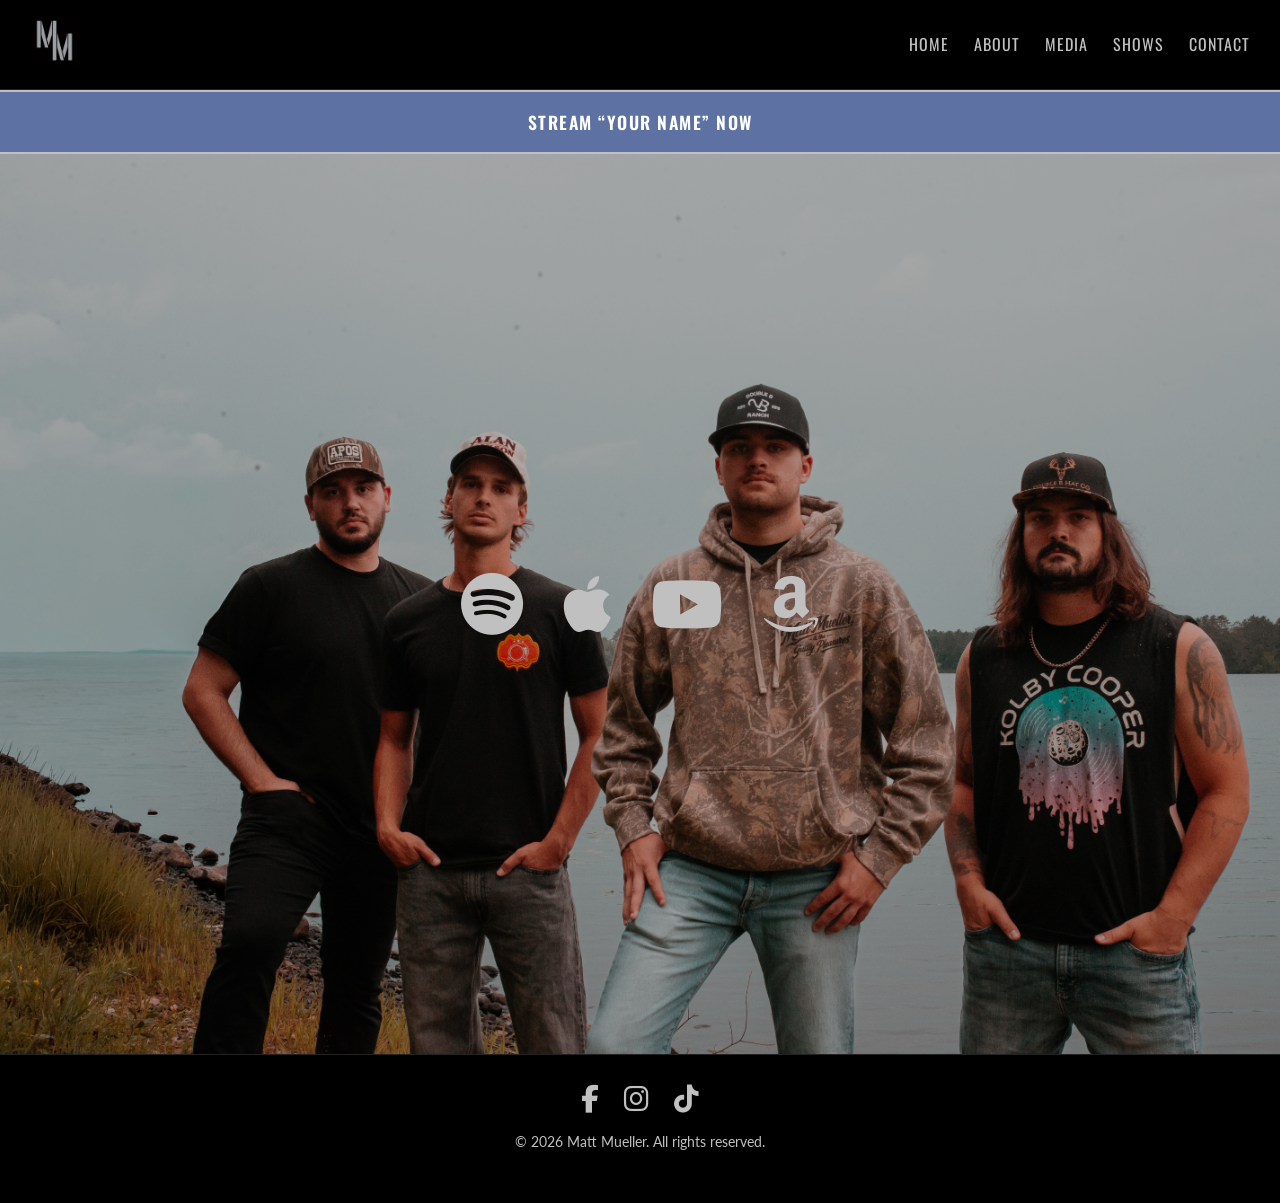
==== index.html @ ab87e7ba "Update index.html" ====
<!DOCTYPE html>
<html lang="en">
<head>
  <meta charset="UTF-8">
  <meta name="viewport" content="width=device-width, initial-scale=1.0">
  <title>Matt Mueller | Home</title>

  <!-- Favicon -->
  <link rel="icon" type="image/png" href="/assets/mattmuellerlogo.png">
  <link rel="shortcut icon" type="image/png" href="/assets/mattmuellerlogo.png">

  <!-- Google Fonts -->
  <link href="https://fonts.googleapis.com/css2?family=Lato&family=Oswald&display=swap" rel="stylesheet">

  <!-- Font Awesome -->
  <link
    rel="stylesheet"
    href="https://cdnjs.cloudflare.com/ajax/libs/font-awesome/6.4.2/css/all.min.css"
    crossorigin="anonymous"
  />

  <!-- Main CSS -->
  <link rel="stylesheet" href="css/style.css">

  <style>
    /* =========================
       PRE-SAVE BANNER
    ========================== */
    .presave-banner {
      width: 100%;
      background: #5D72A2;
      margin-top: 20px; /* pushes below sticky header */
      transition: all 0.25s ease;
      position: relative;
      z-index: 10;
    }

    .presave-banner a {
      display: block;
      width: 100%;
      padding: 16px 20px;

      text-align: center;
      text-decoration: none;

      font-family: 'Oswald', sans-serif;
      font-size: 1.1rem;
      font-weight: 600;
      letter-spacing: 1.5px;

      color: #ffffff;
      background: #5D72A2;

      border-top: 2px solid #C0C0C0;
      border-bottom: 2px solid #C0C0C0;

      transition: all 0.25s ease;
    }

    .presave-banner a:hover {
      background: #C0C0C0;
      color: #5D72A2;
    }

    /* Mobile */
    @media (max-width: 768px) {
      .presave-banner {
        margin-top: 20px;
      }

      .presave-banner a {
        font-size: 0.95rem;
        padding: 14px 12px;
        line-height: 1.4;
      }
    }
  </style>
</head>

<body>

  <!-- Shared Header -->
  <div id="site-header"></div>

  <!-- Pre-Save Banner -->
  <div class="presave-banner">
    <a href="https://open.spotify.com/track/4JGSMXjGpMhac3qdmxgoJO?si=3fd0b62298f5480c" target="_blank">
      STREAM “YOUR NAME” NOW
    </a>
  </div>

  <!-- Hero Section -->
  <section class="hero">
    <div class="hero-content">
     
      <div class="music-links">

        <!-- Spotify -->
        <a
          href="https://open.spotify.com/artist/79YZOjggALPQngm5TV6dii"
          target="_blank"
          class="spotify-link"
          aria-label="Listen on Spotify"
        >
          <i class="fab fa-spotify"></i>
        </a>

        <!-- Apple Music -->
        <a
          href="https://music.apple.com/artist/matt-mueller/1788445729"
          target="_blank"
          class="apple-link"
          aria-label="Listen on Apple Music"
        >
          <i class="fab fa-apple"></i>
        </a>

        <!-- YouTube Music -->
        <a
          href="https://youtube.com/@mattmuellermusic?si=ACuVI2WHDuyewpUD"
          target="_blank"
          class="youtube-link"
          aria-label="Listen on YouTube Music"
        >
          <i class="fab fa-youtube"></i>
        </a>

        <!-- Amazon Music -->
        <a
          href="https://music.amazon.com/artists/B07Q57PZ4Q/matt-mueller"
          target="_blank"
          class="amazon-link"
          aria-label="Listen on Amazon Music"
        >
          <i class="fab fa-amazon"></i>
        </a>

      </div>
    </div>
  </section>

  <!-- Shared Footer -->
  <div id="site-footer"></div>

  <!-- Main JS -->
  <script src="js/main.js"></script>

</body>
</html>
---- css/style.css ----
/* =====================
   GLOBAL
===================== */
* {
  box-sizing: border-box;
  margin: 0;
  padding: 0;
}

body {
  font-family: 'Lato', sans-serif;
  background-color: #000;
  color: #C0C0C0;
  line-height: 1.6;

  /* Fade effect */
  opacity: 0;
  transition: opacity 0.5s ease-in-out;

  /* Add space under fixed nav */
  padding-top: 70px; /* match your nav height */
}

body.fade-in {
  opacity: 1;
}

a {
  color: inherit;
  text-decoration: none;
}


/* =====================
   HEADER / NAVIGATION
===================== */
.main-nav {
  position: fixed;
  top: 0;
  left: 0;          /* added */
  width: 100%;      /* added to span full viewport */
  z-index: 1000;
  display: flex;
  align-items: center;
  justify-content: space-between;
  padding: 15px 30px;
  background-color: #000;
  border-bottom: 1px solid #222;
  backdrop-filter: blur(6px);
}


.nav-logo img {
  height: 52px;
  width: auto;
}

.nav-links {
  display: flex;
  gap: 25px;
}

.nav-links a {
  font-family: 'Oswald', sans-serif;
  text-transform: uppercase;
  letter-spacing: 1px;
  color: #C0C0C0; /* brand silver default */
  transition: color 0.3s;
}

.nav-links a.active {
  color: #5D72A2; /* brand blue */
}

.nav-toggle {
  display: none;
  font-size: 1.8rem;
  background: none;
  border: none;
  color: #C0C0C0;
  cursor: pointer;
}

/* =====================
   HERO
===================== */
.hero {
  position: relative;
  min-height: 100vh;
  display: flex;
  align-items: center;
  justify-content: center;
  text-align: center;
  background: url("/assets/MMATGP.jpg") center/cover no-repeat;
}

.hero::before {
  content: "";
  position: absolute;
  top: 0; left: 0; width: 100%; height: 100%;
  background-color: rgba(0,0,0,0.3); /* lighter overlay */
  z-index: 0;
}

.hero-content {
  position: relative;
  z-index: 1;
  color: #fff;
}

.hero-content h2 {
  font-family: 'Oswald', sans-serif;
  font-size: 3rem;
  margin-bottom: 20px;
}

/* =====================
   HERO MUSIC LINKS (Font Awesome)
===================== */
.hero .music-links {
  display: flex;
  justify-content: center;
  gap: 40px;
  margin-top: 0px;
}

.hero .music-links i {
  font-size: 64px;
  color: #C0C0C0; /* brand silver */
  transition: color 0.3s ease, transform 0.3s ease, text-shadow 0.3s ease, filter 0.3s ease;
}

/* Subtle Glow Version */
.hero .music-links .spotify-link:hover i {
  color: #1DB954; /* Spotify green */
  transform: scale(1.1);
}

.hero .music-links .apple-link:hover i {
  color: #FA57C1; /* Apple Music pink/purple */
  transform: scale(1.1);
}

.hero .music-links .youtube-link:hover i {
  color: #FF0000; /* YouTube red */
  transform: scale(1.1);
}

.hero .music-links .amazon-link:hover i {
  color: #FF9900; /* Amazon orange */
  transform: scale(1.1);
}




/* =====================
   HOME SECTIONS
===================== */
.home-section {
  padding: 60px 30px;
  max-width: 900px;
  margin: 0 auto;
  text-align: center;
}

.home-section h2 {
  font-family: 'Oswald', sans-serif;
  font-size: 2.2rem;
  margin-bottom: 15px;
}

/* =====================
   INNER PAGES
===================== */
.page-content {
  padding: 80px 30px;
  max-width: 900px;
  margin: 0 auto;
}

.page-content h1 {
  font-family: 'Oswald', sans-serif;
  font-size: 2.5rem;
  margin-bottom: 20px;
}

/* =====================
   FOOTER
===================== */
.site-footer {
  text-align: center;
  padding: 30px;
  border-top: 1px solid #222;
  font-size: 0.9rem;
}

.site-footer .social-links {
  display: flex;
  justify-content: center;
  gap: 25px;
  margin-bottom: 15px;
}

.site-footer .social-links i {
  font-size: 28px;
  color: #C0C0C0;
  transition: color 0.3s ease, transform 0.3s ease;
}

.site-footer .social-links a:hover i {
  color: #5D72A2; /* brand blue */
  transform: scale(1.1);
}

p {
  margin-bottom: 20px;
}

/* =====================
   MOBILE
===================== */
@media (max-width: 768px) {
  .nav-links {
    display: none;                /* hide by default */
    flex-direction: column;       /* stack items vertically */
    position: absolute;           /* dropdown positioning */
    top: 100%;                    /* directly below the nav bar */
    right: 30px;                  /* align under hamburger (matches nav padding) */
    background-color: #000;       /* same as nav background */
    border: 1px solid #222;       /* optional thin border */
    border-radius: 8px;           /* optional rounded edges */
    padding: 10px 20px;           /* spacing inside menu */
    width: auto;                  /* menu width fits content */
    z-index: 1001;                /* above other content */
  }

  .main-nav.open .nav-links {
    display: flex;                /* show menu when open */
  }

  .nav-toggle {
    display: block;
    background: none;
    border: none;
    font-size: 1.8rem;
    color: #C0C0C0;
    cursor: pointer;
    position: relative;           /* ensure z-index stacking works */
  }

  .hero-content h2 { font-size: 2.2rem; }
  .hero .music-links i { font-size: 48px; }
}
@media (max-width: 768px) {
  .hero {
    background: url("/assets/MMATGP.jpg") center top / contain no-repeat;
    background-color: #000;
    min-height: 100vh;
  }
}

/* =====================
   BAND MEMBERS SECTION
===================== */
.band-members {
  padding: 80px 30px;
  max-width: 900px;
  margin: 0 auto;
  text-align: left;
  color: #C0C0C0;
}

.band-members h2 {
  font-family: 'Oswald', sans-serif;
  font-size: 2.5rem;
  margin-bottom: 20px;
  text-align: left;
}

.band-members p {
  font-family: 'Lato', sans-serif;
  font-size: 1rem;
  color: #C0C0C0;
  margin-bottom: 20px;
  text-align: left;
}

.band-grid {
  display: flex;
  flex-wrap: wrap;
  justify-content: center;
  gap: 40px;
  margin-top: 30px;
}

.band-member {
  display: flex;
  flex-direction: column;
  align-items: center;
  width: 180px;
}

.band-member img {
  width: 100%;
  height: 180px;
  object-fit: cover;
  border-radius: 8px;
  margin-bottom: 10px;
}
/* =====================
   Calendar Section Styling
===================== */
#calendar-section {
  padding: 80px 30px;
  max-width: 900px;
  margin: 0 auto;
  font-family: 'Lato', sans-serif;
  color: #C0C0C0;
}

#calendar-section h2 {
  font-family: 'Oswald', sans-serif;
  color: #5D72A2; /* Brand Blue */
  text-align: center;
  margin-bottom: 30px;
  font-size: 2em;
}

.event-card {
  background: transparent; /* transparent background */
  padding: 15px 0;
  border-bottom: 1px solid #5D72A2; /* thin line divider in brand blue */
  margin-bottom: 15px;
}

.event-title {
  font-size: 1.4em;
  color: #5D72A2; /* Brand Blue */
  margin-bottom: 5px;
  font-weight: bold;
}

.event-location {
  font-size: 1em;
  color: #C0C0C0; /* Silver */
  margin-bottom: 3px;
}

.event-time {
  font-size: 0.95em;
  color: #C0C0C0; /* Silver */
}
/* =====================
   CONTACT FORM
===================== */
.page-content form {
  max-width: 600px;
  margin: 40px auto 0;
  display: flex;
  flex-direction: column;
  gap: 20px;
}

/* Labels stack text + input */
.page-content form label {
  display: flex;
  flex-direction: column;
  font-family: 'Oswald', sans-serif;
  letter-spacing: 0.5px;
  font-size: 0.9rem;
  color: #C0C0C0;
}

/* Inputs & textarea */
.page-content form input,
.page-content form textarea {
  margin-top: 8px;
  padding: 12px 14px;
  background-color: transparent;
  border: 1px solid #222;
  border-radius: 6px;
  color: #C0C0C0;
  font-family: 'Lato', sans-serif;
  font-size: 1rem;
}

/* Focus state */
.page-content form input:focus,
.page-content form textarea:focus {
  outline: none;
  border-color: #5D72A2; /* brand blue */
}

/* Textarea resize control */
.page-content form textarea {
  resize: vertical;
  min-height: 120px;
}

/* Submit button */
.page-content form button {
  margin-top: 10px;
  padding: 14px;
  font-family: 'Oswald', sans-serif;
  text-transform: uppercase;
  letter-spacing: 1px;
  background-color: #5D72A2; /* brand blue */
  color: #000;
  border: none;
  border-radius: 6px;
  cursor: pointer;
  transition: background-color 0.3s ease, transform 0.2s ease;
}

/* Button hover */
.page-content form button:hover {
  background-color: #6f86b8;
  transform: translateY(-1px);
}
/* Make Spotify embed match carousel width */
.embed-wrapper {
  display: flex;
  justify-content: center;
  max-width: 900px;   /* same as carousel */
  width: 100%;
  margin: 40px auto;
  border-radius: 12px; 
  overflow: hidden;
}

.embed-wrapper iframe {
  width: 100% !important;  /* force full width */
  aspect-ratio: 16 / 9;     /* responsive height */
  min-height: 352px;        /* optional: same as carousel images */
  border: none;
}


@media (min-width: 900px) {
  .embed-wrapper iframe {
    width: 60%;
  }
}
.carousel {
  position: relative;
  max-width: 900px;
  margin: 40px auto;
  overflow: hidden;
  border-radius: 12px;
}

.carousel-track {
  display: flex;
  transition: transform 0.4s ease;
}

.carousel img {
  width: 100%;
  flex-shrink: 0;
  object-fit: cover;
}

.carousel-btn {
  position: absolute;
  top: 50%;
  transform: translateY(-50%);
  background: rgba(0,0,0,0.6);
  color: #C0C0C0;
  border: none;
  padding: 10px 14px;
  cursor: pointer;
  font-size: 1.2rem;
  z-index: 2;
}

.carousel-btn:hover {
  color: #5D72A2;
}

.carousel-btn.prev { left: 10px; }
.carousel-btn.next { right: 10px; }

/* =====================
   MEDIA PAGE HERO
===================== */
.hero-media {
  background-image: url('/assets/hero2.jpg?v=2'); /* cache-busting */
  background-size: cover;
  background-position: center;
  min-height: 100vh;
  display: flex;
  align-items: center;
  justify-content: center;
  text-align: center;
  position: relative;
}

.hero-media::before {
  content: "";
  position: absolute;
  top: 0; left: 0;
  width: 100%; height: 100%;
  background-color: rgba(0,0,0,0.3); /* overlay same as home page */
  z-index: 0;
}

.hero-media .hero-content {
  position: relative;
  z-index: 1;
  color: #fff;
}

.hero-media .hero-content h2 {
  font-family: 'Oswald', sans-serif;
  font-size: 3rem; /* matches index.html */
  margin-bottom: 20px;
  text-shadow: 2px 2px 8px rgba(0,0,0,0.6); /* improves visibility over image */
}

.hero-media .hero-content p {
  font-family: 'Lato', sans-serif;
  font-size: 1.5rem; /* similar to home page subtitle */
  text-shadow: 1px 1px 6px rgba(0,0,0,0.6);
}
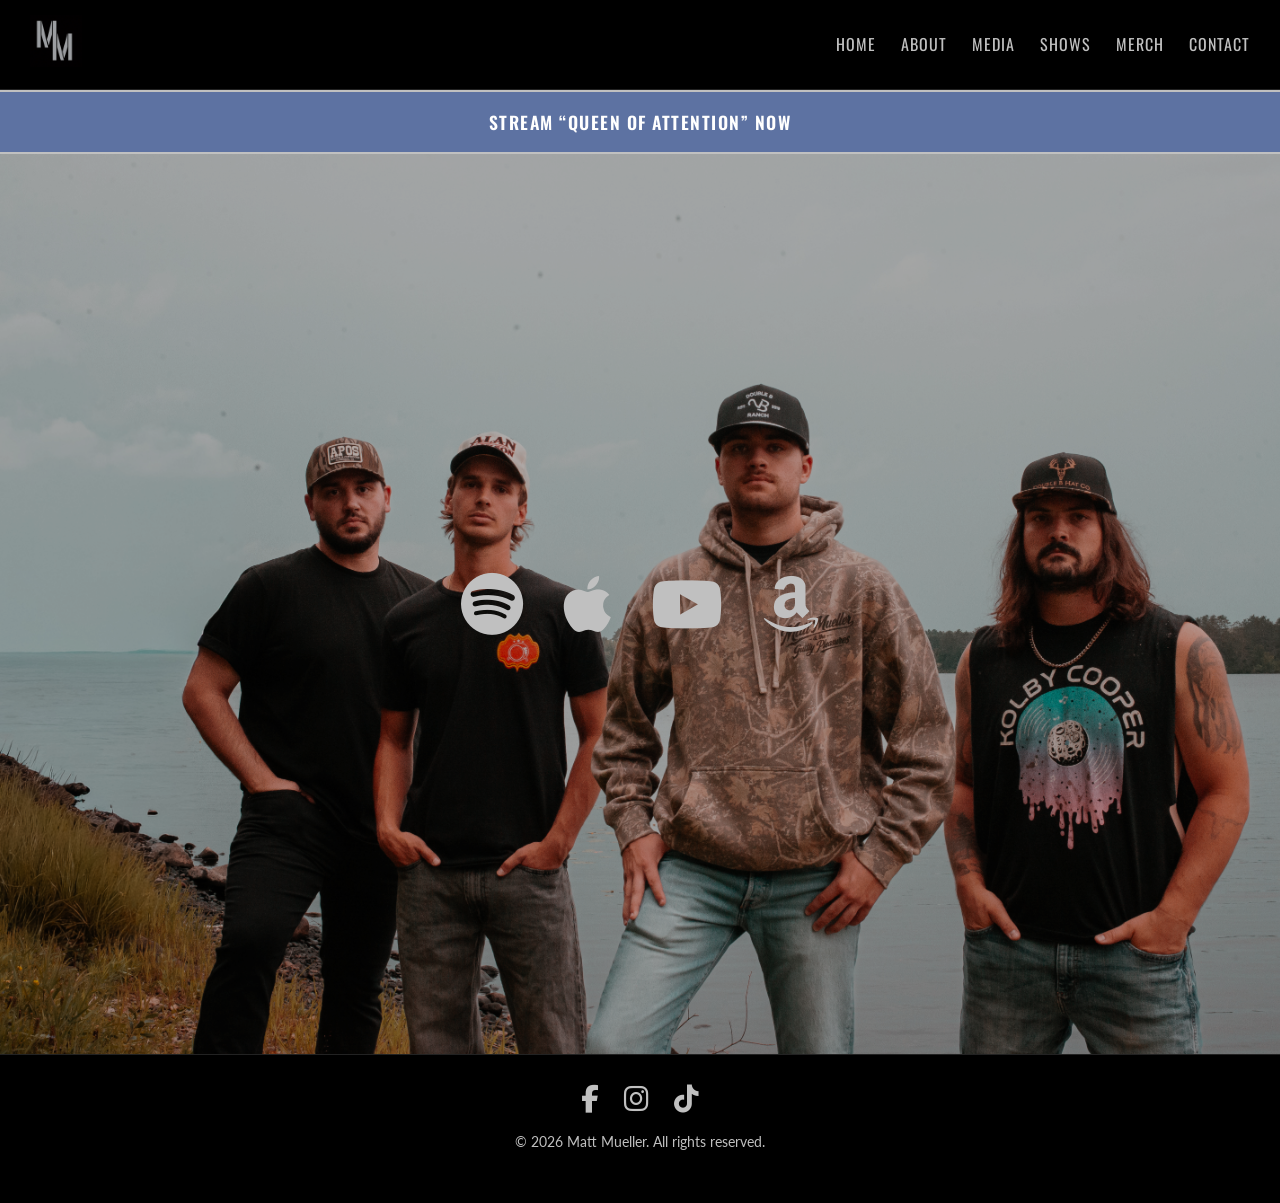
==== commit a69c96f9: "Update index.html" ====
--- a/index.html
+++ b/index.html
@@ -85,7 +85,7 @@
   <!-- Pre-Save Banner -->
   <div class="presave-banner">
     <a href="https://open.spotify.com/track/4JGSMXjGpMhac3qdmxgoJO?si=3fd0b62298f5480c" target="_blank">
-      STREAM “YOUR NAME” NOW
+      STREAM “QUEEN OF ATTENTION” NOW
     </a>
   </div>
 
--- a/css/style.css
+++ b/css/style.css
@@ -183,6 +183,126 @@
   font-family: 'Oswald', sans-serif;
   font-size: 2.5rem;
   margin-bottom: 20px;
+}
+
+/* =====================
+   ABOUT PAGE (portrait + text layout)
+===================== */
+.about-section {
+  display: flex;
+  align-items: flex-start;
+  gap: 40px;
+}
+
+.about-portrait {
+  flex: 0 0 280px;
+  overflow: hidden;
+  border-radius: 8px;
+}
+
+.about-portrait img {
+  width: 100%;
+  aspect-ratio: 3 / 4;
+  object-fit: cover;
+  border-radius: 8px;
+  display: block;
+  transition: transform 0.4s ease, filter 0.3s ease;
+}
+
+.about-portrait:hover img {
+  transform: scale(1.06);
+  filter: brightness(1.05);
+}
+
+.about-text {
+  flex: 1;
+}
+
+.about-text h1 {
+  margin-top: 0;
+}
+
+/* =====================
+   MERCH GRID
+===================== */
+.merch-grid-section h1 {
+  margin-bottom: 10px;
+}
+
+.merch-grid {
+  display: grid;
+  grid-template-columns: repeat(auto-fill, minmax(220px, 1fr));
+  gap: 24px;
+  margin-top: 20px;
+}
+
+.merch-card {
+  display: block;
+  text-decoration: none;
+  color: inherit;
+  border-radius: 8px;
+  transition: transform 0.3s ease;
+}
+
+.merch-card:hover {
+  transform: translateY(-6px);
+}
+
+.merch-img-wrap {
+  aspect-ratio: 1 / 1;
+  overflow: hidden;
+  border-radius: 8px;
+  background: #111;
+}
+
+.merch-img-wrap img {
+  width: 100%;
+  height: 100%;
+  object-fit: cover;
+  display: block;
+  transition: transform 0.4s ease, filter 0.3s ease;
+}
+
+.merch-card:hover .merch-img-wrap img {
+  transform: scale(1.08);
+  filter: brightness(1.08);
+}
+
+.merch-info {
+  padding: 10px 4px;
+  display: flex;
+  flex-direction: column;
+}
+
+.merch-name {
+  font-family: 'Oswald', sans-serif;
+  font-size: 0.95rem;
+  color: #C0C0C0;
+  transition: color 0.3s ease;
+}
+
+.merch-card:hover .merch-name {
+  color: #5D72A2; /* brand blue */
+}
+
+.merch-price {
+  font-family: 'Lato', sans-serif;
+  font-size: 0.9rem;
+  opacity: 0.7;
+}
+
+.merch-view-all {
+  display: inline-block;
+  margin-top: 24px;
+  font-family: 'Oswald', sans-serif;
+  text-decoration: none;
+  color: #C0C0C0;
+  transition: color 0.3s ease, transform 0.3s ease;
+}
+
+.merch-view-all:hover {
+  color: #5D72A2;
+  transform: translateX(4px);
 }
 
 /* =====================
@@ -249,14 +369,37 @@
     position: relative;           /* ensure z-index stacking works */
   }
 
-  .hero-content h2 { font-size: 2.2rem; }
-  .hero .music-links i { font-size: 48px; }
+  .hero-content h2 {
+    font-size: 2.2rem;
+    margin-bottom: 8px; /* was 20px — pulls icons up closer to the title/image */
+  }
+  .hero .music-links i {
+    font-size: 48px;
+  }
+  .hero .music-links {
+    margin-top: -6px; /* nudge icons up further if still too much space */
+  }
+
+  /* About page: stack portrait above text on mobile */
+  .about-section {
+    flex-direction: column;
+  }
+
+  .about-portrait {
+    flex: none;
+    width: 60%;
+    max-width: 260px;
+    margin: 0 auto 20px;
+  }
 }
 @media (max-width: 768px) {
   .hero {
     background: url("/assets/MMATGP.jpg") center top / contain no-repeat;
     background-color: #000;
-    min-height: 100vh;
+    min-height: 0;
+    aspect-ratio: 3 / 2; /* matches MMATGP.jpg's real 6002x4007 ratio */
+    align-items: flex-end;
+    padding-bottom: 24px;
   }
 }
 
@@ -307,6 +450,12 @@
   object-fit: cover;
   border-radius: 8px;
   margin-bottom: 10px;
+  transition: transform 0.4s ease, filter 0.3s ease;
+}
+
+.band-member:hover img {
+  transform: scale(1.06);
+  filter: brightness(1.05);
 }
 /* =====================
    Calendar Section Styling
@@ -523,5 +672,3 @@
   font-size: 1.5rem; /* similar to home page subtitle */
   text-shadow: 1px 1px 6px rgba(0,0,0,0.6);
 }
-
-
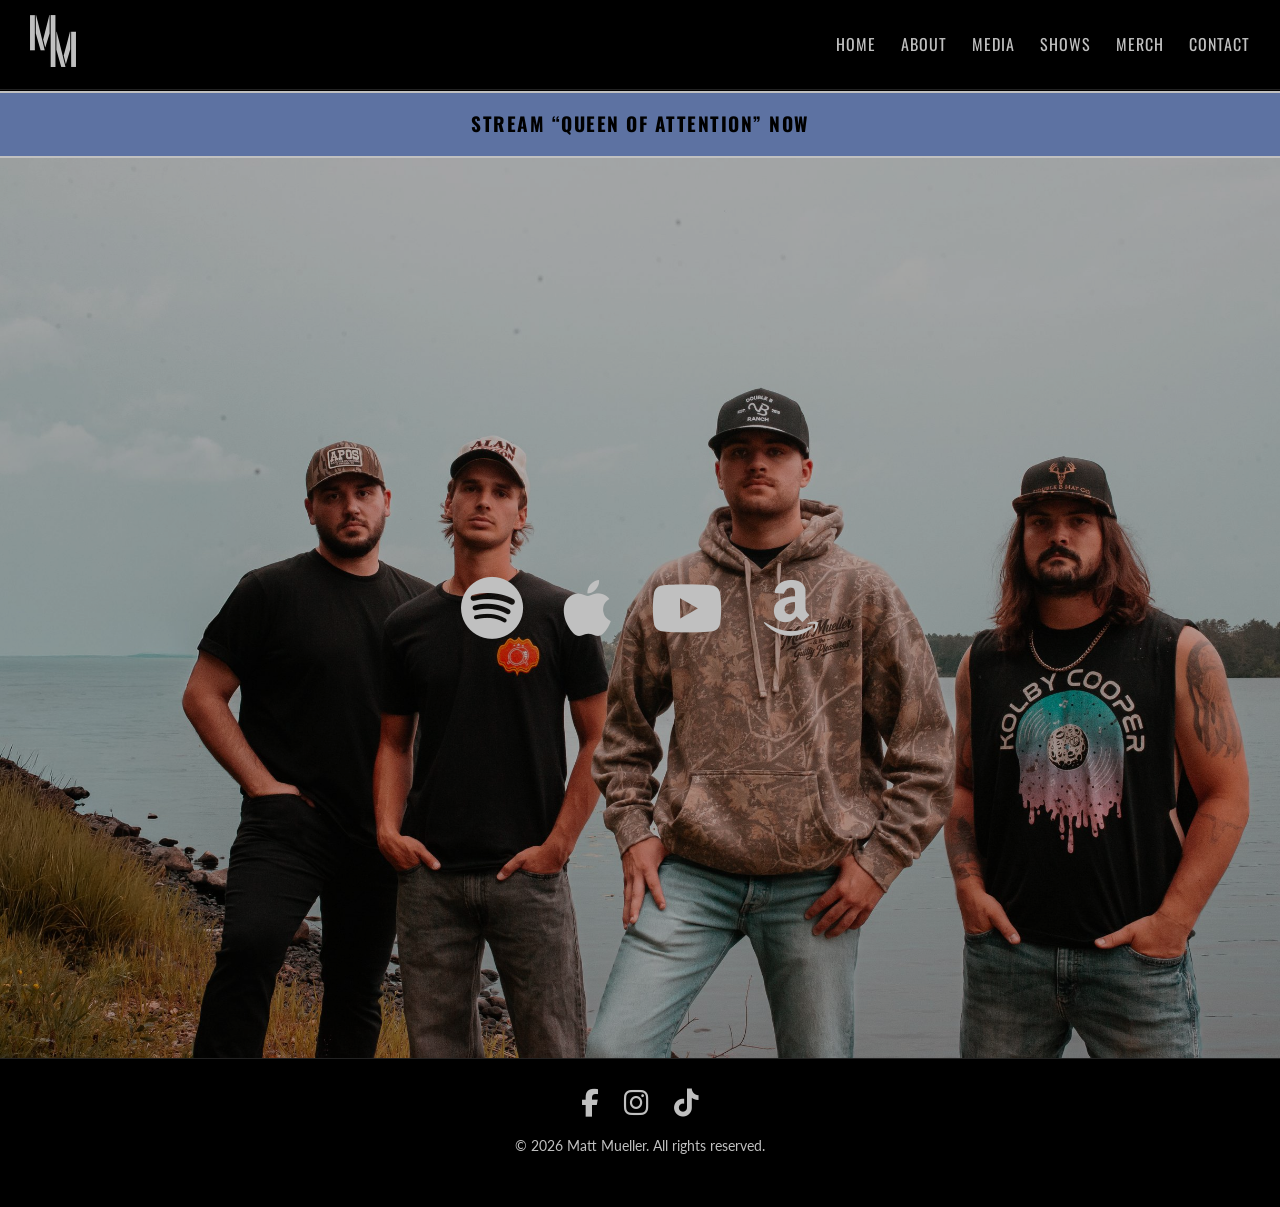
==== commit 83397b9a: "Align site with 2026 brand guide - Load Oswald/Lato Bold; headlines uppercase Oswald 700 - Section h" ====
--- a/index.html
+++ b/index.html
@@ -6,11 +6,11 @@
   <title>Matt Mueller | Home</title>
 
   <!-- Favicon -->
-  <link rel="icon" type="image/png" href="/assets/mattmuellerlogo.png">
-  <link rel="shortcut icon" type="image/png" href="/assets/mattmuellerlogo.png">
+  <link rel="icon" type="image/png" href="/assets/favicon.png">
+  <link rel="shortcut icon" type="image/png" href="/assets/favicon.png">
 
   <!-- Google Fonts -->
-  <link href="https://fonts.googleapis.com/css2?family=Lato&family=Oswald&display=swap" rel="stylesheet">
+  <link href="https://fonts.googleapis.com/css2?family=Lato:wght@400;700&family=Oswald:wght@400;700&display=swap" rel="stylesheet">
 
   <!-- Font Awesome -->
   <link
@@ -29,7 +29,7 @@
     .presave-banner {
       width: 100%;
       background: #5D72A2;
-      margin-top: 20px; /* pushes below sticky header */
+      margin-top: 8px; /* small gap below fixed header */
       transition: all 0.25s ease;
       position: relative;
       z-index: 10;
@@ -44,11 +44,11 @@
       text-decoration: none;
 
       font-family: 'Oswald', sans-serif;
-      font-size: 1.1rem;
-      font-weight: 600;
+      font-size: 1.2rem;   /* 19px bold = large text for 4.4:1 */
+      font-weight: 700;
       letter-spacing: 1.5px;
 
-      color: #ffffff;
+      color: #000000;      /* Stage Black on Brand Blue, like ticket buttons */
       background: #5D72A2;
 
       border-top: 2px solid #C0C0C0;
@@ -58,18 +58,18 @@
     }
 
     .presave-banner a:hover {
-      background: #C0C0C0;
-      color: #5D72A2;
+      background: #6F86B8; /* Lit Blue hover */
+      color: #000000;
     }
 
     /* Mobile */
     @media (max-width: 768px) {
       .presave-banner {
-        margin-top: 20px;
+        margin-top: 8px;
       }
 
       .presave-banner a {
-        font-size: 0.95rem;
+        font-size: 1.2rem;
         padding: 14px 12px;
         line-height: 1.4;
       }
@@ -84,7 +84,7 @@
 
   <!-- Pre-Save Banner -->
   <div class="presave-banner">
-    <a href="https://open.spotify.com/track/4JGSMXjGpMhac3qdmxgoJO?si=3fd0b62298f5480c" target="_blank">
+    <a href="https://open.spotify.com/track/0TDPlw54nqYfXkp9iQ1o8r?si=9jCFf0a8QGuLu9W9vtpM4g&utm_source=copy-link&rowId=1f23374302731369" target="_blank" rel="noopener">
       STREAM “QUEEN OF ATTENTION” NOW
     </a>
   </div>
--- a/css/style.css
+++ b/css/style.css
@@ -1,3 +1,16 @@
+/* =====================
+   BRAND TOKENS (2026 brand guide)
+===================== */
+:root {
+  --brand-blue: #5D72A2;     /* CTAs, large blue text */
+  --lit-blue: #6F86B8;       /* hover, small blue text */
+  --stage-black: #000000;
+  --brand-silver: #C0C0C0;
+  --monogram-gray: #9C9DA1;  /* captions, secondary */
+  --surface: #111111;
+  --line: #222222;
+}
+
 /* =====================
    GLOBAL
 ===================== */
@@ -17,8 +30,8 @@
   opacity: 0;
   transition: opacity 0.5s ease-in-out;
 
-  /* Add space under fixed nav */
-  padding-top: 70px; /* match your nav height */
+  /* Space under fixed nav: 52px logo + 30px padding + 1px border */
+  padding-top: 83px;
 }
 
 body.fade-in {
@@ -28,6 +41,13 @@
 a {
   color: inherit;
   text-decoration: none;
+}
+
+/* Headlines: Oswald Bold, always uppercase (brand guide 02) */
+h1, h2, h3 {
+  font-family: 'Oswald', sans-serif;
+  font-weight: 700;
+  text-transform: uppercase;
 }
 
 
@@ -68,8 +88,12 @@
   transition: color 0.3s;
 }
 
+.nav-links a:hover {
+  color: var(--lit-blue);
+}
+
 .nav-links a.active {
-  color: #5D72A2; /* brand blue */
+  color: var(--brand-blue); /* guide: active nav links = Brand Blue */
 }
 
 .nav-toggle {
@@ -137,7 +161,7 @@
 }
 
 .hero .music-links .apple-link:hover i {
-  color: #FA57C1; /* Apple Music pink/purple */
+  color: #FA243C; /* Apple Music red */
   transform: scale(1.1);
 }
 
@@ -183,6 +207,7 @@
   font-family: 'Oswald', sans-serif;
   font-size: 2.5rem;
   margin-bottom: 20px;
+  color: var(--brand-blue); /* section headers on dark */
 }
 
 /* =====================
@@ -277,31 +302,35 @@
 .merch-name {
   font-family: 'Oswald', sans-serif;
   font-size: 0.95rem;
+  text-transform: uppercase;
+  letter-spacing: 1px;
   color: #C0C0C0;
   transition: color 0.3s ease;
 }
 
 .merch-card:hover .merch-name {
-  color: #5D72A2; /* brand blue */
+  color: var(--lit-blue); /* small blue text = Lit Blue */
 }
 
 .merch-price {
   font-family: 'Lato', sans-serif;
   font-size: 0.9rem;
-  opacity: 0.7;
+  color: var(--monogram-gray);
 }
 
 .merch-view-all {
   display: inline-block;
   margin-top: 24px;
   font-family: 'Oswald', sans-serif;
+  text-transform: uppercase;
+  letter-spacing: 1px;
   text-decoration: none;
   color: #C0C0C0;
   transition: color 0.3s ease, transform 0.3s ease;
 }
 
 .merch-view-all:hover {
-  color: #5D72A2;
+  color: var(--lit-blue);
   transform: translateX(4px);
 }
 
@@ -419,6 +448,7 @@
   font-size: 2.5rem;
   margin-bottom: 20px;
   text-align: left;
+  color: var(--brand-blue); /* section headers on dark */
 }
 
 .band-members p {
@@ -484,10 +514,12 @@
 }
 
 .event-title {
+  font-family: 'Oswald', sans-serif; /* show listings = Oswald */
+  text-transform: uppercase;
   font-size: 1.4em;
-  color: #5D72A2; /* Brand Blue */
+  color: var(--brand-blue); /* 22px bold = large text */
   margin-bottom: 5px;
-  font-weight: bold;
+  font-weight: 700;
 }
 
 .event-location {
@@ -500,6 +532,30 @@
   font-size: 0.95em;
   color: #C0C0C0; /* Silver */
 }
+
+/* =====================
+   TICKET BUTTON (Shows page)
+===================== */
+.ticket-btn,
+.thank-you-button {
+  display: inline-block;
+  margin-top: 12px;
+  padding: 10px 22px;
+  font-family: 'Oswald', sans-serif;
+  text-transform: uppercase;
+  letter-spacing: 1px;
+  background-color: #5D72A2; /* brand blue */
+  color: #000;
+  border-radius: 6px;
+  transition: background-color 0.3s ease, transform 0.2s ease;
+}
+
+.ticket-btn:hover,
+.thank-you-button:hover {
+  background-color: var(--lit-blue);
+  transform: translateY(-1px);
+}
+
 /* =====================
    CONTACT FORM
 ===================== */
@@ -516,7 +572,8 @@
   display: flex;
   flex-direction: column;
   font-family: 'Oswald', sans-serif;
-  letter-spacing: 0.5px;
+  text-transform: uppercase;
+  letter-spacing: 1px;
   font-size: 0.9rem;
   color: #C0C0C0;
 }
@@ -564,7 +621,7 @@
 
 /* Button hover */
 .page-content form button:hover {
-  background-color: #6f86b8;
+  background-color: var(--lit-blue);
   transform: translateY(-1px);
 }
 /* Make Spotify embed match carousel width */
@@ -624,7 +681,7 @@
 }
 
 .carousel-btn:hover {
-  color: #5D72A2;
+  color: var(--lit-blue);
 }
 
 .carousel-btn.prev { left: 10px; }
@@ -634,7 +691,7 @@
    MEDIA PAGE HERO
 ===================== */
 .hero-media {
-  background-image: url('/assets/hero2.jpg?v=2'); /* cache-busting */
+  background-image: url('/assets/hero2.jpg?v=3'); /* cache-busting */
   background-size: cover;
   background-position: center;
   min-height: 100vh;
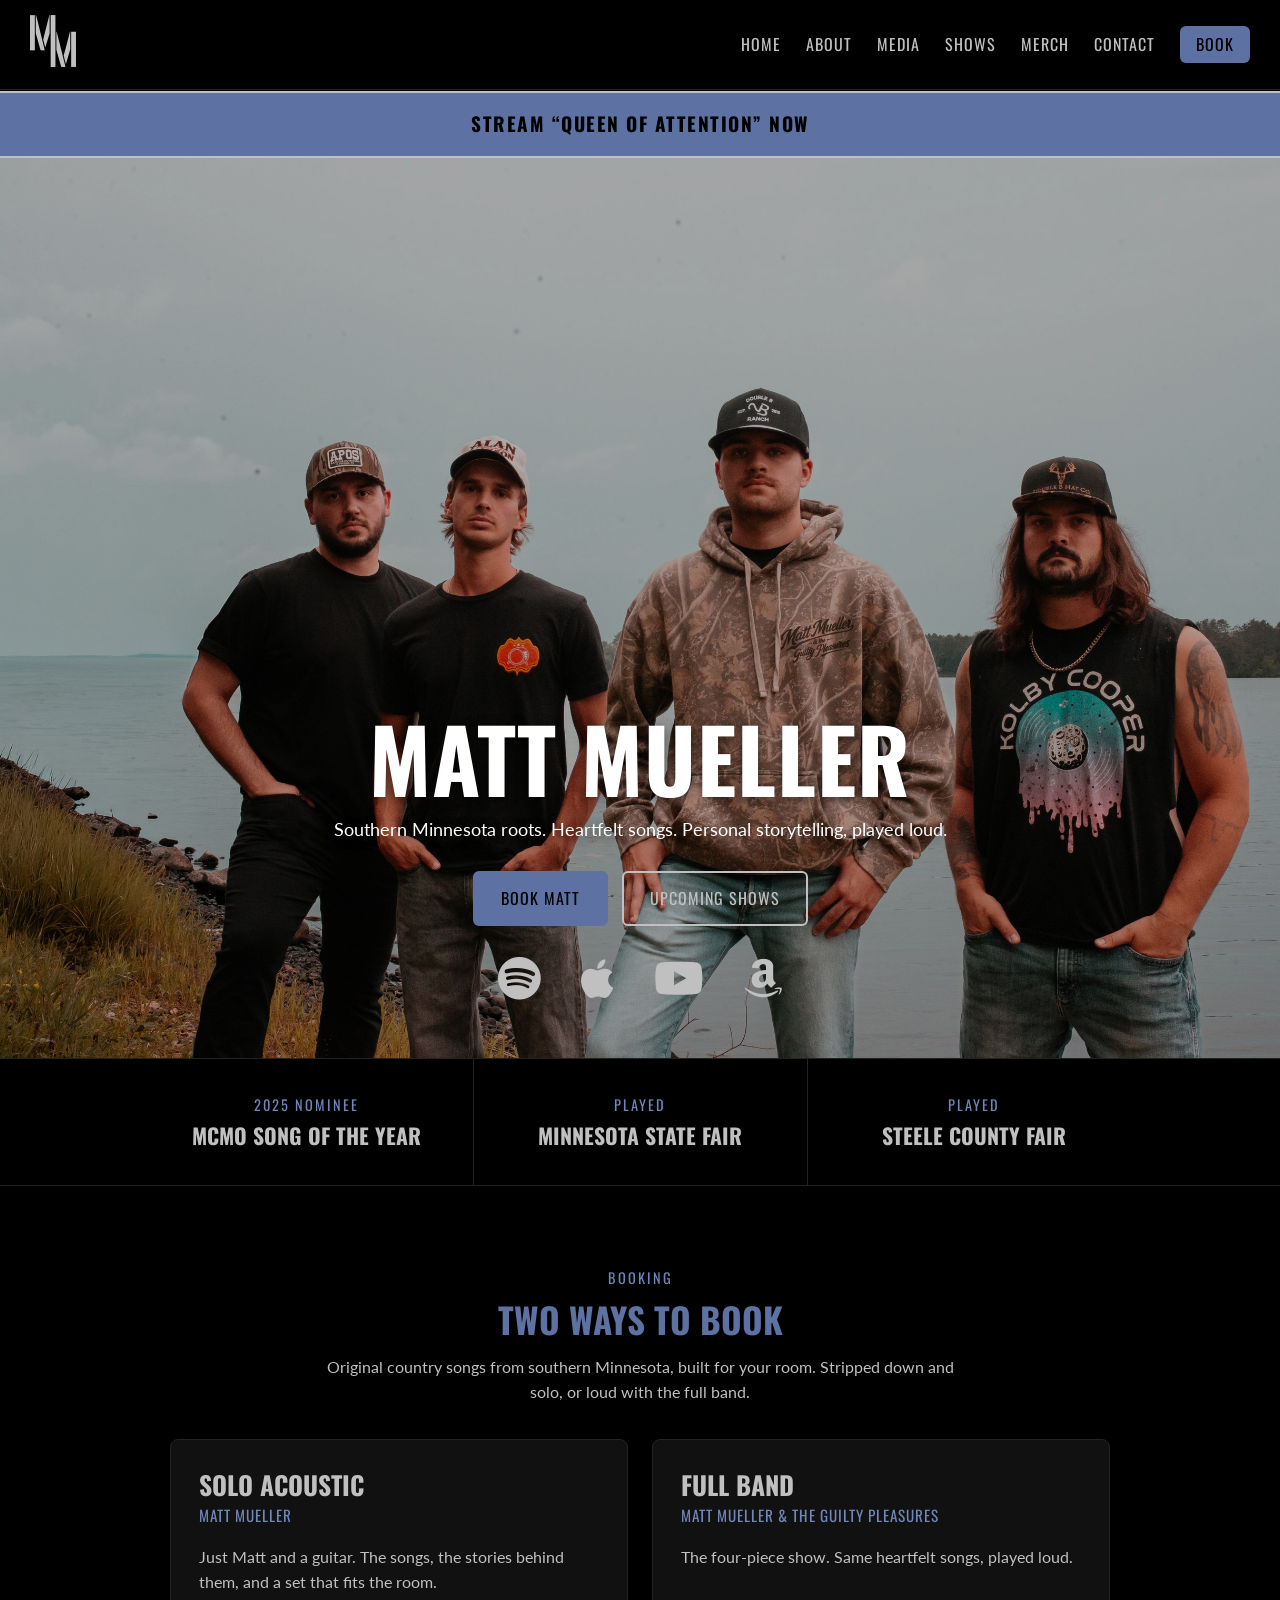
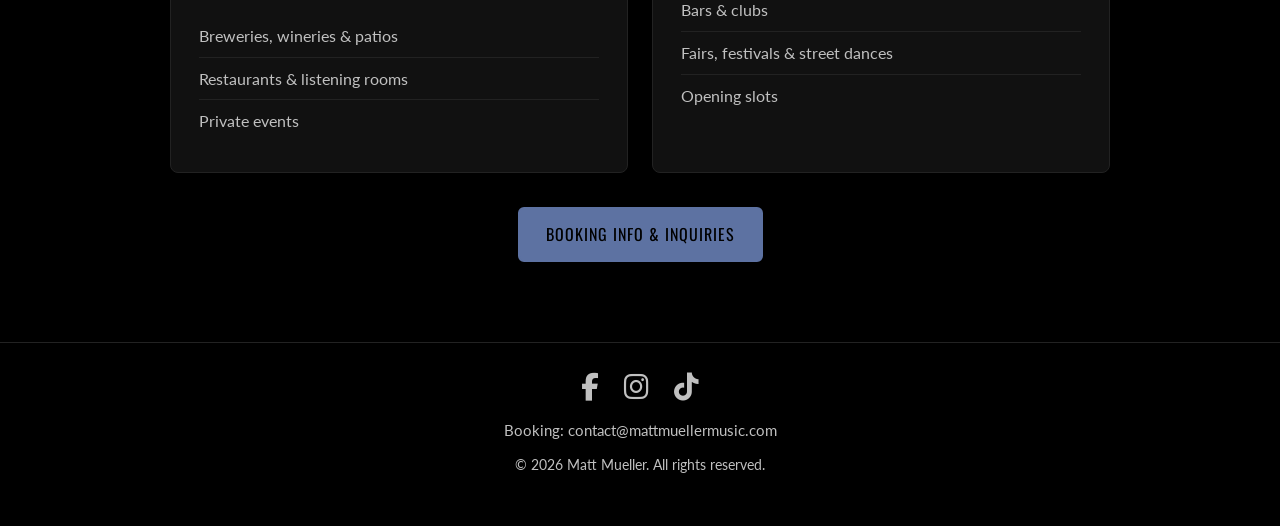
==== commit ce879409: "Add booking/EPK page and booking-focused updates - New /booking page: pitch, highlights, solo vs ful" ====
--- a/index.html
+++ b/index.html
@@ -3,7 +3,20 @@
 <head>
   <meta charset="UTF-8">
   <meta name="viewport" content="width=device-width, initial-scale=1.0">
-  <title>Matt Mueller | Home</title>
+  <title>Matt Mueller | Southern Minnesota Country Artist</title>
+  <meta name="description" content="Matt Mueller: southern Minnesota country artist and 2025 MCMO Song of the Year nominee. Stream &quot;Queen of Attention&quot; and book Matt solo or with the Guilty Pleasures.">
+  <link rel="canonical" href="https://mattmuellermusic.com/">
+
+  <!-- Link previews -->
+  <meta property="og:type" content="website">
+  <meta property="og:site_name" content="Matt Mueller">
+  <meta property="og:title" content="Matt Mueller | Southern Minnesota Country Artist">
+  <meta property="og:description" content="Matt Mueller: southern Minnesota country artist and 2025 MCMO Song of the Year nominee. Stream &quot;Queen of Attention&quot; and book Matt solo or with the Guilty Pleasures.">
+  <meta property="og:url" content="https://mattmuellermusic.com/">
+  <meta property="og:image" content="https://mattmuellermusic.com/assets/og-image.jpg">
+  <meta property="og:image:width" content="1200">
+  <meta property="og:image:height" content="630">
+  <meta name="twitter:card" content="summary_large_image">
 
   <!-- Favicon -->
   <link rel="icon" type="image/png" href="/assets/favicon.png">
@@ -90,9 +103,19 @@
   </div>
 
   <!-- Hero Section -->
-  <section class="hero">
+  <section class="hero hero-home">
     <div class="hero-content">
-     
+
+      <h1 class="hero-name">Matt Mueller</h1>
+      <p class="hero-tagline">Southern Minnesota roots. Heartfelt songs. Personal storytelling, played loud.</p>
+
+      <div class="btn-row">
+        <a href="/booking" class="btn">Book Matt</a>
+        <a href="/shows" class="btn btn-outline">Upcoming Shows</a>
+      </div>
+
+      <p class="listen-label">Listen On</p>
+
       <div class="music-links">
 
         <!-- Spotify -->
@@ -139,6 +162,56 @@
     </div>
   </section>
 
+  <!-- Highlights -->
+  <section class="highlights" aria-label="Highlights">
+    <div class="highlights-inner">
+      <div class="highlight">
+        <span class="eyebrow">2025 Nominee</span>
+        <span class="highlight-title">MCMO Song of the Year</span>
+      </div>
+      <div class="highlight">
+        <span class="eyebrow">Played</span>
+        <span class="highlight-title">Minnesota State Fair</span>
+      </div>
+      <div class="highlight">
+        <span class="eyebrow">Played</span>
+        <span class="highlight-title">Steele County Fair</span>
+      </div>
+    </div>
+  </section>
+
+  <!-- Book the Show -->
+  <section class="section section-center">
+    <span class="eyebrow">Booking</span>
+    <h2>Two Ways to Book</h2>
+    <p class="section-intro">Original country songs from southern Minnesota, built for your room. Stripped down and solo, or loud with the full band.</p>
+
+    <div class="format-grid">
+      <div class="format-card">
+        <h3>Solo Acoustic</h3>
+        <p class="billing">Matt Mueller</p>
+        <p>Just Matt and a guitar. The songs, the stories behind them, and a set that fits the room.</p>
+        <ul>
+          <li>Breweries, wineries &amp; patios</li>
+          <li>Restaurants &amp; listening rooms</li>
+          <li>Private events</li>
+        </ul>
+      </div>
+      <div class="format-card">
+        <h3>Full Band</h3>
+        <p class="billing">Matt Mueller &amp; the Guilty Pleasures</p>
+        <p>The four-piece show. Same heartfelt songs, played loud.</p>
+        <ul>
+          <li>Bars &amp; clubs</li>
+          <li>Fairs, festivals &amp; street dances</li>
+          <li>Opening slots</li>
+        </ul>
+      </div>
+    </div>
+
+    <a href="/booking" class="btn">Booking Info &amp; Inquiries</a>
+  </section>
+
   <!-- Shared Footer -->
   <div id="site-footer"></div>
 
--- a/css/style.css
+++ b/css/style.css
@@ -154,6 +154,19 @@
   transition: color 0.3s ease, transform 0.3s ease, text-shadow 0.3s ease, filter 0.3s ease;
 }
 
+/* "Listen On" label — only shown on phones, where the icons
+   sit in the black band under the photo */
+.listen-label {
+  display: none;
+  font-family: 'Oswald', sans-serif;
+  font-weight: 400;
+  font-size: 0.9rem;
+  text-transform: uppercase;
+  letter-spacing: 2px;
+  color: var(--lit-blue);   /* small blue text on black */
+  margin-bottom: 12px;
+}
+
 /* Subtle Glow Version */
 .hero .music-links .spotify-link:hover i {
   color: #1DB954; /* Spotify green */
@@ -215,19 +228,20 @@
 ===================== */
 .about-section {
   display: flex;
+  flex-wrap: wrap;
   align-items: flex-start;
-  gap: 40px;
+  gap: 32px 40px;
 }
 
 .about-portrait {
-  flex: 0 0 280px;
+  flex: 0 0 400px;
   overflow: hidden;
   border-radius: 8px;
 }
 
 .about-portrait img {
   width: 100%;
-  aspect-ratio: 3 / 4;
+  aspect-ratio: 3 / 2;
   object-fit: cover;
   border-radius: 8px;
   display: block;
@@ -241,6 +255,19 @@
 
 .about-text {
   flex: 1;
+}
+
+/* Remaining bio paragraphs run full width below the photo */
+.about-more {
+  flex: 0 0 100%;
+}
+
+.about-text p:last-child {
+  margin-bottom: 0;
+}
+
+.about-more p:first-child {
+  margin-top: 0;
 }
 
 .about-text h1 {
@@ -412,13 +439,19 @@
   /* About page: stack portrait above text on mobile */
   .about-section {
     flex-direction: column;
+    row-gap: 20px; /* match paragraph spacing so the bio reads as one block */
   }
 
   .about-portrait {
     flex: none;
-    width: 60%;
-    max-width: 260px;
-    margin: 0 auto 20px;
+    width: calc(100% + 60px); /* full bleed past the 30px page gutters */
+    max-width: none;
+    margin: 0 -30px 20px;
+    border-radius: 0;
+  }
+
+  .about-portrait img {
+    border-radius: 0;
   }
 }
 @media (max-width: 768px) {
@@ -429,6 +462,29 @@
     aspect-ratio: 3 / 2; /* matches MMATGP.jpg's real 6002x4007 ratio */
     align-items: flex-end;
     padding-bottom: 24px;
+  }
+
+  /* Home hero on phones: photo on top, streaming icons in a
+     Stage Black band underneath instead of over the image. */
+  .hero.hero-home {
+    aspect-ratio: auto;
+    background-size: 100% auto;     /* full-width photo, pinned to top */
+    background-position: center top;
+    padding-top: calc(66.667% + 24px); /* 3:2 photo height + gap */
+    padding-bottom: 28px;
+  }
+
+  .hero.hero-home::before {
+    height: auto;
+    aspect-ratio: 3 / 2;            /* 30% overlay covers the photo only */
+  }
+
+  .hero.hero-home .music-links {
+    margin-top: 0;
+  }
+
+  .hero.hero-home .listen-label {
+    display: block;
   }
 }
 
@@ -702,13 +758,11 @@
   position: relative;
 }
 
-.hero-media::before {
-  content: "";
-  position: absolute;
-  top: 0; left: 0;
-  width: 100%; height: 100%;
-  background-color: rgba(0,0,0,0.3); /* overlay same as home page */
-  z-index: 0;
+/* No overlay on Media and Merch heroes: they carry no text,
+   so the 30% tint (meant for headline legibility) isn't needed */
+.hero-media::before,
+.hero-merch::before {
+  content: none;
 }
 
 .hero-media .hero-content {
@@ -729,3 +783,636 @@
   font-size: 1.5rem; /* similar to home page subtitle */
   text-shadow: 1px 1px 6px rgba(0,0,0,0.6);
 }
+
+/* Media hero on phones: fit the screen width like the home hero.
+   Without this, min-height: 100vh + the 3:2 aspect ratio forces the
+   hero (and the whole page) about 1200px wide. */
+@media (max-width: 768px) {
+  .hero-media {
+    min-height: 0;
+    width: 100%;
+    aspect-ratio: 3 / 2;
+    background-size: cover;
+    background-position: center;
+    align-items: center;
+    padding-bottom: 0;
+  }
+
+  .hero-media .hero-content h2 {
+    font-size: 2.2rem;
+    margin-bottom: 4px;
+  }
+
+  .hero-media .hero-content p {
+    font-size: 1.1rem;
+    margin-bottom: 0;
+  }
+}
+
+/* =====================================================
+   BOOKING UPGRADE (2026-10-12)
+   Buttons, nav CTA, home hero copy, highlights,
+   format cards, booking/EPK page, press photos
+===================================================== */
+
+/* ---------- Buttons (brand guide: Brand Blue CTAs, Lit Blue hover) ---------- */
+.btn {
+  display: inline-block;
+  padding: 13px 26px;
+  font-family: 'Oswald', sans-serif;
+  font-weight: 400;
+  font-size: 1rem;
+  text-transform: uppercase;
+  letter-spacing: 1px;
+  border-radius: 6px;
+  border: 2px solid var(--brand-blue);
+  background-color: var(--brand-blue);
+  color: var(--stage-black);
+  cursor: pointer;
+  transition: background-color 0.3s ease, border-color 0.3s ease, color 0.3s ease, transform 0.2s ease;
+}
+
+.btn:hover {
+  background-color: var(--lit-blue);
+  border-color: var(--lit-blue);
+  transform: translateY(-1px);
+}
+
+.btn-outline {
+  background-color: transparent;
+  border-color: var(--brand-silver);
+  color: var(--brand-silver);
+}
+
+.btn-outline:hover {
+  background-color: transparent;
+  border-color: var(--lit-blue);
+  color: var(--lit-blue);
+}
+
+.btn-row {
+  display: flex;
+  flex-wrap: wrap;
+  justify-content: center;
+  gap: 14px;
+}
+
+/* ---------- Nav: "Book" as a call to action ---------- */
+.nav-links {
+  align-items: center;
+}
+
+.nav-links a.nav-cta {
+  padding: 6px 16px;
+  border-radius: 6px;
+  background-color: var(--brand-blue);
+  color: var(--stage-black);
+}
+
+.nav-links a.nav-cta:hover,
+.nav-links a.nav-cta.active {
+  background-color: var(--lit-blue);
+  color: var(--stage-black);
+}
+
+/* ---------- Small section label (Lit Blue = small blue text on black) ---------- */
+.eyebrow {
+  display: block;
+  font-family: 'Oswald', sans-serif;
+  font-weight: 400;
+  font-size: 0.9rem;
+  text-transform: uppercase;
+  letter-spacing: 2px;
+  color: var(--lit-blue);
+  margin-bottom: 10px;
+}
+
+/* ---------- Home hero: name, tagline, CTAs ---------- */
+.hero.hero-home {
+  align-items: flex-end;
+  padding: 0 24px 56px;
+}
+
+.hero-name {
+  font-family: 'Oswald', sans-serif;
+  font-weight: 700;
+  text-transform: uppercase;
+  font-size: clamp(3rem, 7vw, 5.5rem);
+  line-height: 1;
+  letter-spacing: 1px;
+  color: #FFFFFF;                 /* Hero White: over photos only */
+}
+
+.hero-tagline {
+  font-size: 1.15rem;
+  color: #FFFFFF;
+  margin: 14px auto 26px;
+  max-width: 680px;
+}
+
+.hero-home .music-links {
+  margin-top: 30px;
+}
+
+.hero-home .music-links i {
+  font-size: 44px;
+}
+
+.hero-home .hero-name,
+.hero-home .hero-tagline {
+  text-shadow: 0 2px 12px rgba(0, 0, 0, 0.5);
+}
+
+.section h2,
+.format-card h3,
+.shows-cta h2,
+.form-success h3 {
+  line-height: 1.15;
+}
+
+/* ---------- Highlights strip ---------- */
+.highlights {
+  border-top: 1px solid var(--line);
+  border-bottom: 1px solid var(--line);
+}
+
+.highlights-inner {
+  max-width: 1000px;
+  margin: 0 auto;
+  display: grid;
+  grid-template-columns: repeat(3, 1fr);
+}
+
+.highlight {
+  padding: 34px 20px;
+  text-align: center;
+}
+
+.highlight + .highlight {
+  border-left: 1px solid var(--line);
+}
+
+.highlight .eyebrow {
+  margin-bottom: 6px;
+}
+
+.highlight-title {
+  font-family: 'Oswald', sans-serif;
+  font-weight: 700;
+  text-transform: uppercase;
+  font-size: 1.35rem;
+  line-height: 1.25;
+  color: var(--brand-silver);
+}
+
+/* ---------- Generic content section ---------- */
+.section {
+  padding: 80px 30px;
+  max-width: 1000px;
+  margin: 0 auto;
+}
+
+.section h2 {
+  font-size: 2.2rem;
+  color: var(--brand-blue);       /* section headers on dark */
+  margin-bottom: 14px;
+}
+
+.section-intro {
+  max-width: 640px;
+}
+
+.section-center {
+  text-align: center;
+}
+
+.section-center .section-intro {
+  margin-left: auto;
+  margin-right: auto;
+}
+
+/* ---------- Format cards (Solo / Full band) ---------- */
+.format-grid {
+  display: grid;
+  grid-template-columns: repeat(2, 1fr);
+  gap: 24px;
+  margin: 34px 0;
+  text-align: left;
+}
+
+.format-card {
+  background: var(--surface);
+  border: 1px solid var(--line);
+  border-radius: 8px;
+  padding: 30px 28px;
+}
+
+.format-card h3 {
+  font-size: 1.6rem;
+  color: var(--brand-silver);
+  margin-bottom: 4px;
+}
+
+.format-card .billing {
+  font-family: 'Oswald', sans-serif;
+  text-transform: uppercase;
+  letter-spacing: 1px;
+  font-size: 0.95rem;
+  color: var(--lit-blue);
+  margin-bottom: 16px;
+}
+
+.format-card ul {
+  list-style: none;
+  margin-top: 6px;
+}
+
+.format-card li {
+  padding: 8px 0;
+  border-top: 1px solid var(--line);
+  color: var(--brand-silver);
+}
+
+.format-card li:first-child {
+  border-top: none;
+}
+
+/* ---------- Booking page hero ---------- */
+.hero.hero-booking {
+  background-image: url("/assets/booking-hero.jpg");
+  background-position: center;
+  min-height: 72vh;
+  justify-content: flex-start;
+  text-align: left;
+  padding: 60px 8vw;
+}
+
+.hero-booking .hero-content {
+  max-width: 520px;
+}
+
+.hero-booking h1 {
+  font-size: clamp(2.8rem, 6vw, 4.6rem);
+  line-height: 1.02;
+  color: #FFFFFF;
+  margin-bottom: 16px;
+}
+
+.hero-booking .hero-tagline {
+  margin: 0 0 26px;
+}
+
+.hero-booking .btn-row {
+  justify-content: flex-start;
+}
+
+/* ---------- Pitch (text + photo) ---------- */
+.pitch {
+  display: grid;
+  grid-template-columns: 1.2fr 1fr;
+  gap: 48px;
+  align-items: center;
+}
+
+.pitch img {
+  width: 100%;
+  border-radius: 8px;
+  display: block;
+}
+
+.pitch p:last-child {
+  margin-bottom: 0;
+}
+
+/* ---------- Single embed ---------- */
+.single-embed {
+  max-width: 640px;
+  margin: 28px auto 18px;
+  border-radius: 12px;
+  overflow: hidden;
+}
+
+.single-embed iframe {
+  width: 100%;
+  height: 152px;
+  border: none;
+  display: block;
+}
+
+.text-link {
+  font-family: 'Oswald', sans-serif;
+  text-transform: uppercase;
+  letter-spacing: 1px;
+  color: var(--brand-silver);
+  transition: color 0.3s ease;
+}
+
+.text-link:hover {
+  color: var(--lit-blue);
+}
+
+/* ---------- Press photos ---------- */
+.press-grid {
+  display: grid;
+  grid-template-columns: repeat(auto-fill, minmax(170px, 1fr));
+  gap: 18px;
+  margin-top: 30px;
+}
+
+.press-item {
+  display: block;
+}
+
+.press-item .press-img {
+  aspect-ratio: 1 / 1;
+  overflow: hidden;
+  border-radius: 8px;
+  background: var(--surface);
+}
+
+.press-item img {
+  width: 100%;
+  height: 100%;
+  object-fit: cover;
+  display: block;
+  transition: transform 0.4s ease;
+}
+
+.press-item:hover img {
+  transform: scale(1.06);
+}
+
+.press-item span {
+  display: block;
+  margin-top: 8px;
+  font-family: 'Oswald', sans-serif;
+  text-transform: uppercase;
+  letter-spacing: 1px;
+  font-size: 0.85rem;
+  color: var(--brand-silver);
+  transition: color 0.3s ease;
+}
+
+.press-item:hover span {
+  color: var(--lit-blue);
+}
+
+.press-item span i {
+  margin-right: 6px;
+}
+
+/* ---------- Booking form ---------- */
+.booking-form-section {
+  background: var(--surface);
+  border-top: 1px solid var(--line);
+  border-bottom: 1px solid var(--line);
+}
+
+.booking-form-section .section {
+  max-width: 760px;
+}
+
+.page-content form.booking-form,
+.booking-form {
+  max-width: none;
+  margin: 30px 0 0;
+  display: grid;
+  grid-template-columns: 1fr 1fr;
+  gap: 18px 20px;
+}
+
+.booking-form label {
+  display: flex;
+  flex-direction: column;
+  font-family: 'Oswald', sans-serif;
+  text-transform: uppercase;
+  letter-spacing: 1px;
+  font-size: 0.9rem;
+  color: var(--brand-silver);
+}
+
+.booking-form .full {
+  grid-column: 1 / -1;
+}
+
+.booking-form .optional {
+  color: var(--monogram-gray);
+  text-transform: none;
+  letter-spacing: 0;
+  font-family: 'Lato', sans-serif;
+}
+
+.booking-form input,
+.booking-form select,
+.booking-form textarea {
+  margin-top: 8px;
+  padding: 12px 14px;
+  background-color: var(--stage-black);
+  border: 1px solid var(--line);
+  border-radius: 6px;
+  color: var(--brand-silver);
+  font-family: 'Lato', sans-serif;
+  font-size: 1rem;
+  width: 100%;
+}
+
+.booking-form input[type="date"] {
+  color-scheme: dark;
+}
+
+.booking-form input:focus,
+.booking-form select:focus,
+.booking-form textarea:focus {
+  outline: none;
+  border-color: var(--brand-blue);  /* form focus = Brand Blue */
+}
+
+.booking-form textarea {
+  resize: vertical;
+  min-height: 120px;
+}
+
+.booking-form .btn {
+  justify-self: start;
+}
+
+.form-note {
+  font-size: 0.95rem;
+  color: var(--monogram-gray);
+  margin-top: 18px;
+  margin-bottom: 0;
+}
+
+.form-note a,
+.contact-email a {
+  color: var(--brand-silver);
+  border-bottom: 1px solid var(--line);
+  transition: color 0.3s ease, border-color 0.3s ease;
+}
+
+.form-note a:hover,
+.contact-email a:hover {
+  color: var(--lit-blue);
+  border-color: var(--lit-blue);
+}
+
+.form-success {
+  display: none;
+  margin-top: 30px;
+  padding: 28px;
+  border: 1px solid var(--brand-blue);
+  border-radius: 8px;
+}
+
+.form-success h3 {
+  color: var(--brand-blue);
+  font-size: 1.6rem;
+  margin-bottom: 8px;
+}
+
+.form-success p {
+  margin-bottom: 0;
+}
+
+/* ---------- Shows page additions ---------- */
+.shows-cta {
+  margin-top: 50px;
+  padding: 30px 28px;
+  background: var(--surface);
+  border: 1px solid var(--line);
+  border-radius: 8px;
+}
+
+.shows-cta h2 {
+  font-size: 1.6rem;
+  color: var(--brand-blue);
+  margin-bottom: 8px;
+}
+
+.past-list {
+  list-style: none;
+  margin-top: 10px;
+}
+
+.past-list li {
+  padding: 12px 0;
+  border-bottom: 1px solid var(--line);
+  font-family: 'Oswald', sans-serif;
+  text-transform: uppercase;
+  letter-spacing: 1px;
+  color: var(--brand-silver);
+}
+
+/* ---------- About CTA + contact email ---------- */
+.about-cta {
+  flex: 0 0 100%;
+}
+
+.contact-email {
+  margin-top: 6px;
+}
+
+.footer-booking {
+  margin-bottom: 10px;
+  font-size: 0.95rem;
+}
+
+.footer-booking a {
+  color: var(--brand-silver);
+  transition: color 0.3s ease;
+}
+
+.footer-booking a:hover {
+  color: var(--lit-blue);
+}
+
+/* ---------- Mobile ---------- */
+@media (max-width: 768px) {
+  .nav-links a.nav-cta {
+    text-align: center;
+    margin-top: 6px;
+  }
+
+  /* Home: copy and icons sit in the Stage Black band under the photo */
+  .hero.hero-home {
+    /* re-assert the phone layout: 3:2 photo height + gap above the copy */
+    padding: calc(66.667% + 24px) 20px 32px;
+  }
+
+  .hero-home .hero-name {
+    font-size: 2.8rem;
+    color: var(--brand-silver);   /* on black, not over the photo */
+    text-shadow: none;
+  }
+
+  .hero-home .hero-tagline {
+    font-size: 1rem;
+    color: var(--brand-silver);
+    text-shadow: none;
+    margin: 10px auto 20px;
+  }
+
+  .hero-home .listen-label {
+    margin-top: 26px;
+  }
+
+  .highlights-inner {
+    grid-template-columns: 1fr;
+  }
+
+  .highlight {
+    padding: 22px 20px;
+  }
+
+  .highlight + .highlight {
+    border-left: none;
+    border-top: 1px solid var(--line);
+  }
+
+  .section {
+    padding: 60px 20px;
+  }
+
+  .format-grid,
+  .pitch {
+    grid-template-columns: 1fr;
+  }
+
+  .pitch {
+    gap: 28px;
+  }
+
+  /* Booking hero: photo on top, copy on black underneath */
+  .hero.hero-booking {
+    background-size: 100% auto;
+    background-position: center top;
+    background-color: var(--stage-black);
+    aspect-ratio: auto;
+    min-height: 0;
+    padding: calc(66.78% + 24px) 20px 36px;
+    align-items: flex-start;
+  }
+
+  /* No text sits on the photo on phones, so no overlay is needed */
+  .hero.hero-booking::before {
+    content: none;
+  }
+
+  .hero-booking h1 {
+    font-size: 2.6rem;
+    color: var(--brand-silver);
+  }
+
+  .hero-booking .hero-tagline {
+    color: var(--brand-silver);
+  }
+
+  .booking-form {
+    grid-template-columns: 1fr;
+  }
+
+  .booking-form .btn {
+    justify-self: stretch;
+    text-align: center;
+  }
+}
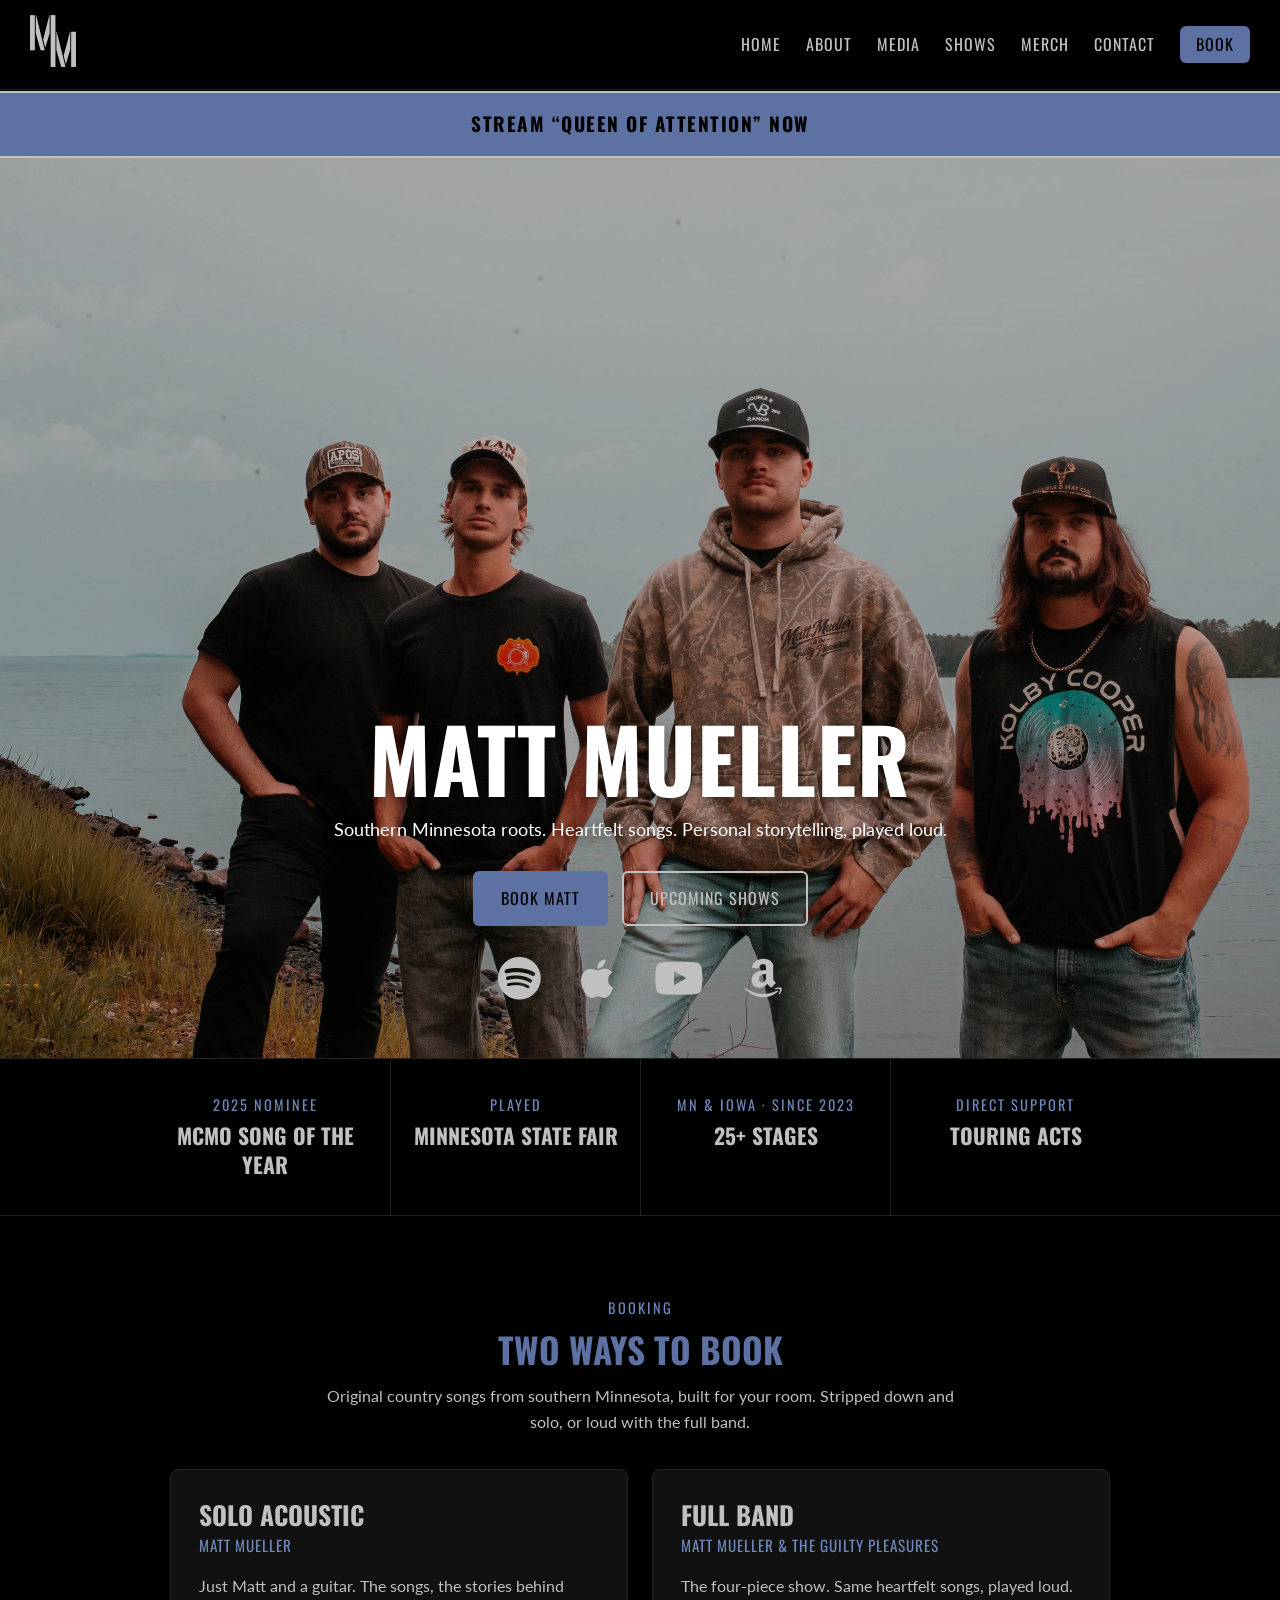
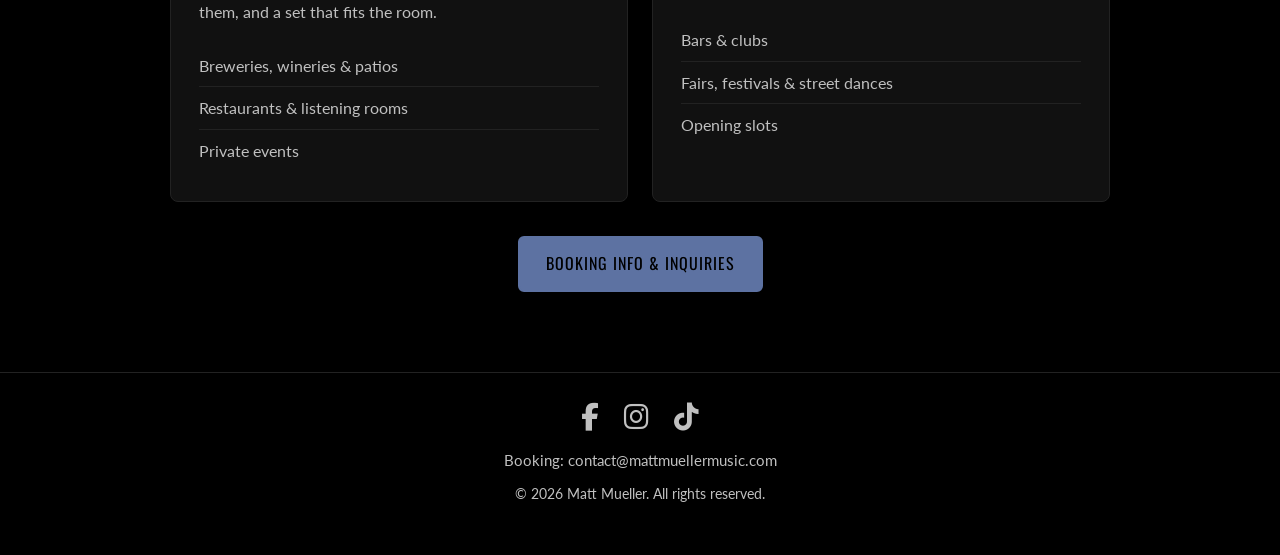
==== commit e3a83b0f: "Strengthen live experience: 25+ regional stages, tour support Highlights go 4-up (2x2 on tablet), bo" ====
--- a/index.html
+++ b/index.html
@@ -174,8 +174,12 @@
         <span class="highlight-title">Minnesota State Fair</span>
       </div>
       <div class="highlight">
-        <span class="eyebrow">Played</span>
-        <span class="highlight-title">Steele County Fair</span>
+        <span class="eyebrow">MN &amp; Iowa · Since 2023</span>
+        <span class="highlight-title">25+ Stages</span>
+      </div>
+      <div class="highlight">
+        <span class="eyebrow">Direct Support</span>
+        <span class="highlight-title">Touring Acts</span>
       </div>
     </div>
   </section>
--- a/css/style.css
+++ b/css/style.css
@@ -940,7 +940,7 @@
   max-width: 1000px;
   margin: 0 auto;
   display: grid;
-  grid-template-columns: repeat(3, 1fr);
+  grid-template-columns: repeat(4, 1fr);
 }
 
 .highlight {
@@ -950,6 +950,18 @@
 
 .highlight + .highlight {
   border-left: 1px solid var(--line);
+}
+
+@media (min-width: 769px) and (max-width: 960px) {
+  .highlights-inner {
+    grid-template-columns: repeat(2, 1fr);
+  }
+  .highlight:nth-child(3) {
+    border-left: none;
+  }
+  .highlight:nth-child(n+3) {
+    border-top: 1px solid var(--line);
+  }
 }
 
 .highlight .eyebrow {
@@ -1416,3 +1428,79 @@
     text-align: center;
   }
 }
+
+/* =====================================================
+   PHOTO BACKGROUND PAGES (Media, Merch): photo as full-page
+   background, cards over it
+   (fixed layer instead of background-attachment: fixed,
+   which iOS Safari ignores)
+===================================================== */
+.page-bg {
+  position: fixed;
+  inset: 0;
+  z-index: -1;
+  background: url("/assets/hero2.jpg?v=3") 40% center / cover no-repeat;
+}
+
+.merch-page .page-bg {
+  background-image: url("/assets/MMATGP.jpg");
+  background-position: center;
+}
+
+.page-bg::after {
+  content: "";
+  position: absolute;
+  inset: 0;
+  background: rgba(0, 0, 0, 0.3);   /* brand overlay: 30% over photos */
+}
+
+.card-stack {
+  padding: 58vh 20px 80px;          /* let the photo read before the cards arrive */
+}
+
+.bg-page .page-content.bg-card {
+  max-width: 900px;
+  margin: 0 auto;
+  padding: 40px 40px 34px;
+  background: rgba(17, 17, 17, 0.92); /* Surface #111 */
+  border: 1px solid var(--line);
+  border-radius: 12px;
+  backdrop-filter: blur(6px);
+  -webkit-backdrop-filter: blur(6px);
+}
+
+.bg-page .bg-card + .bg-card {
+  margin-top: 32px;
+}
+
+.bg-page .bg-card h1 {
+  margin-bottom: 0;
+}
+
+.bg-page .bg-card .embed-wrapper,
+.bg-page .bg-card .carousel {
+  margin: 24px auto 0;
+}
+
+.bg-page .site-footer {
+  background: var(--stage-black);
+}
+
+@media (max-width: 768px) {
+  .card-stack {
+    padding: 52vh 14px 56px;
+  }
+
+  .bg-page .page-content.bg-card {
+    padding: 26px 18px 22px;
+  }
+
+  .bg-page .bg-card h1 {
+    font-size: 2rem;
+  }
+}
+
+/* Merch: card spacing for the grid + store link */
+.bg-page .merch-grid-section h1 {
+  margin-bottom: 0;
+}
